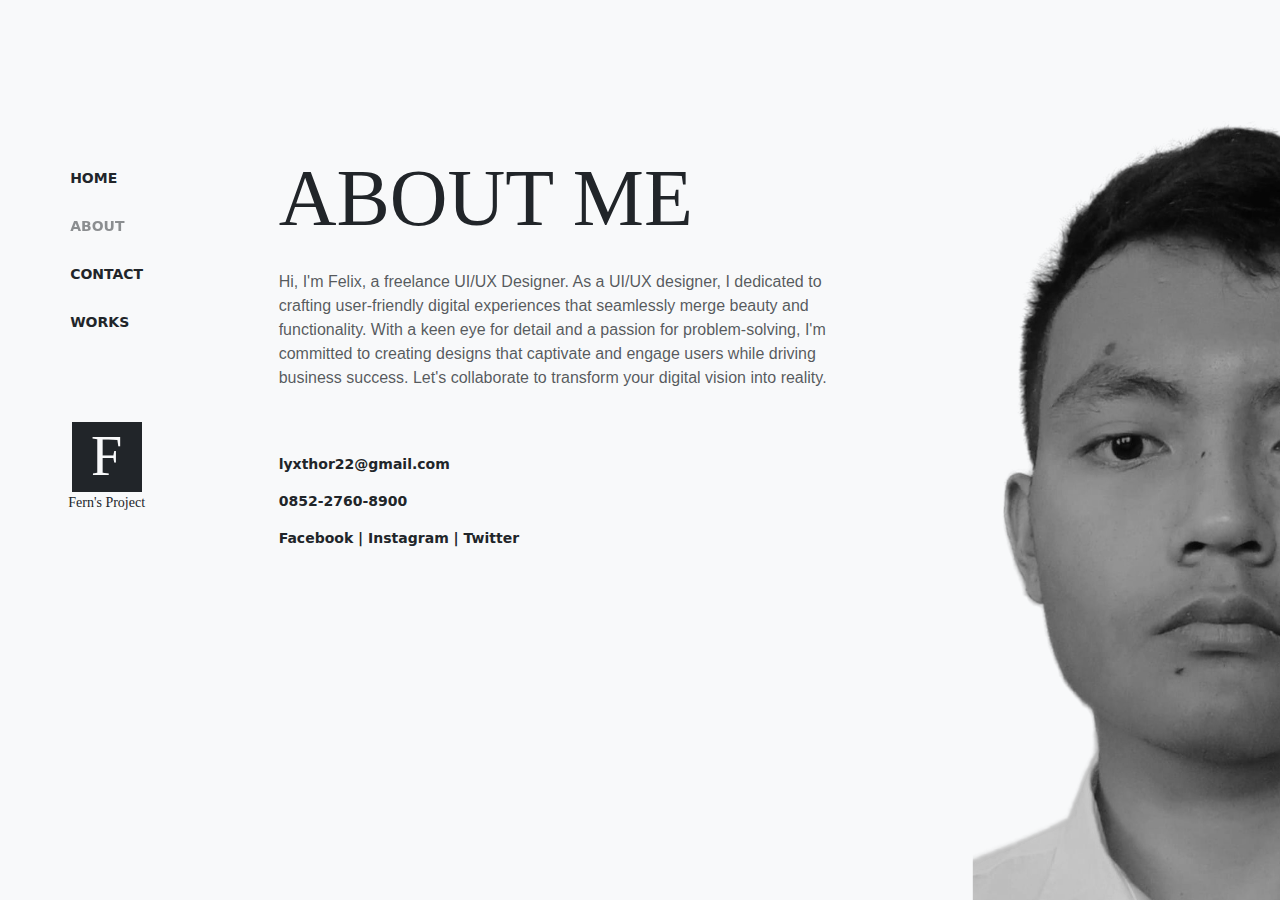
==== about.html @ 43c1fc67 "first commit" ====
<!DOCTYPE html>
<html lang="en">
<head>
    <meta charset="UTF-8">
    <meta name="viewport" content="width=device-width, initial-scale=1.0">
    <title>Document</title>
    <link rel="stylesheet" href="./node_modules/bootstrap/dist/css/bootstrap.min.css">
    <link rel="stylesheet" href="./assets/fontawesome/css/all.min.css">
    <script src="./node_modules/bootstrap/dist/js/bootstrap.bundle.js"></script>
    <script src="./assets/fontawesome/js/all.min.js"></script>
    <style>
        body {
            /* font-family: 'Times New Roman', Times, serif; */
        }
        p {
            font-family: sans-serif;
        }
        .grid {
            display: flex;
            flex-wrap: wrap;
            /* width: 100%; */
        }
        .card {
            aspect-ratio: 1/1;
        }
        .card-long {
            aspect-ratio: 2/1;
        }
        .card-tall {
            aspect-ratio: 2/4;
        }
        .font-newroman {
            font-family: 'Times New Roman', Times, serif;
        }
        .logo {
            width: 70px;
            aspect-ratio: 1/1;
        }
        .about-image {
            animation: fadesup 1000ms ease-out forwards;
        }
        .about-image.mobile {
            animation: fadesup2 1000ms ease-out forwards;
        }
        .page-title {
            animation: slidedown 1000ms ease forwards;
        }
        .content > p {
            animation: fades 1000ms linear forwards;

        }
        #mobileNavbar {
            transform: translateX(100%);
            transition: all 500ms ease;
        }
        #mobileNavbar.opened {
            transform: translateX(0) !important;
        }
        @keyframes scaleup {
            from {
                transform: scale(0.5);
            } to {
                transform: scale(1);
            }
        }
        @keyframes fadesup {
            0% {
                transform: translate(40%, 70%);
                opacity: 0;
            }
            100% {
                transform: translate(40%, 0%);
                opacity: 1;
            }
        }
        @keyframes fadesup2 {
            0% {
                transform: translate(40%, 70%);
                opacity: 0;
            }
            100% {
                transform: translate(40%, 5%);
                opacity: 1;
            }
        }
        @keyframes slidedown {
            0% {
                transform: translateY(-70%);
                opacity: 0.2;
            }
            100% {
                transform: translateY(0%);
                opacity: 1;
            }
        }
        @keyframes fades {
            0% {
                opacity: 0;
            }
            100% {
                opacity: 1;
            }
        }
        .nav-link {
            transition: all .4s ease;
        }
        .nav-link:hover, .nav-link.active {
            opacity: .5;
        }
    </style>
</head>
<body class="bg-light">
    <div class="container-fluid overflow-x-hidden">
        <section class="w-100 d-flex justify-content-center d-block d-md-none position-fixed end-0 bottom-0" > 
            <img src="./assets/img/hero2.jpg" alt="" class="object-fit-cover position-absolute bottom-0 end-0 about-image mobile" style="width: 100vw;height: 80vh;filter: grayscale(120%) brightness(80%);transform: translateX(40%) translateY(10%)">
        </section>
        <div class="row align-items-start vh-100  position-relative overflow-hidden" style="padding-top: 150px;">
            <aside class="col-2 left-0 top-0 d-none d-md-flex flex-column align-items-center justify-content-center h-auto">
                <ul class="list-unstyled mt-3 text-dark">
                    <li><a href="./index.html" class="nav-link mb-4 fw-bold text-uppercase"><span class="small">Home</span></a></li>
                    <li><a href="./about.html" class="nav-link mb-4 fw-bold text-uppercase active"><span class="small">about</span></a></li>
                    <li><a href="./contact.html" class="nav-link mb-4 fw-bold text-uppercase"><span class="small">contact</span></a></li>
                    <li><a href="./gallery.html" class="nav-link mb-4 fw-bold text-uppercase"><span class="small">works</span></a></li>
                </ul>
                <div class="nav-brand logo d-flex justify-content-center align-items-center bg-dark text-light font-newroman mt-5" style="aspect-ratio: 1/1;"><h1 class="m-0 display-4">F</h1></div>
                <div class="font-newroman small">Fern's Project</div>
            </aside>
            <nav class="navbar navbar-expand-lg mb-3 d-block d-md-none">
                <div class="container">
                    <div class="nav-brand logo d-flex justify-content-center align-items-center bg-dark text-light font-newroman" style="aspect-ratio: 1/1;"><h1 class="m-0 display-4">F</h1></div>
                    <ul class="navbar nav ms-auto">
                        <li class="nav-item"><button class="nav-link text-dark fs-1" id="openButton"><i class="fas fa-bars"></i></button></li>
                    </ul>
                </div>
            </nav>
            <aside class="vh-100 position-fixed bg-dark col-4 end-0 top-0 d-block d-md-none" style="padding-top: 150px;z-index: 20;" id="mobileNavbar">
                <ul class="list-unstyled">
                    <li class="text-center mb-4"><a href="./index.html" class="text-light text-decoration-none text-uppercase small fw-semibold">Home</a></li>
                    <li class="text-center mb-4"><a href="./about.html" class="text-light text-decoration-none text-uppercase small fw-semibold">About</a></li>
                    <li class="text-center mb-4"><a href="./contact.html" class="text-light text-decoration-none text-uppercase small fw-semibold">Contact</a></li>
                    <li class="text-center mb-4"><a href="./gallery.html" class="text-light text-decoration-none text-uppercase small fw-semibold">Works</a></li>
                </ul>
                <button id="closeButton" class="btn text-light p-0 w-100 d-inline text-center"><i class="fas fa-x"></i></button>
            </aside>
            <main class="col-11 col-md-6 position-relative">
                <div class="row justify-content-end " >
                    <article class="col-11 font-newroman content">
                        <h1 class="display-1 text-dark text-uppercase m-0 mb-4 page-title" >About Me</h1>
                        
                        <p class="lead fs-6 text-muted fw-light">Hi, I'm Felix, a freelance UI/UX Designer. As a UI/UX designer, I dedicated to crafting user-friendly digital experiences that seamlessly merge beauty and functionality. With a keen eye for detail and a passion for problem-solving, I'm committed to creating designs that captivate and engage users while driving business success. Let's collaborate to transform your digital vision into reality.</p>
                        <!-- <p class="lead fs-6 text-muted fw-light">Lorem ipsum dolor sit amet consectetur, adipisicing elit. Quae nisi asperiores eveniet beatae iste sed id suscipit! Et ex adipisci, nulla mollitia similique nemo illo fugiat natus illum inventore corporis.</p> -->
                    </article>
                    <footer class="col-11 mt-5">
                        <ul class="list-unstyled fw-bold text-dark small">
                            <li><a href="mailto:lyxthor22@gmail.com" class="nav-link mb-3">lyxthor22@gmail.com</a></li>
                            <li><a href="tel:+6285227608900" class="nav-link mb-3">0852-2760-8900</a></li>
                            <li><a href="https://facebook.com" class="nav-link d-inline mb-3">Facebook</a> | <a href="https://instagram.com" class="nav-link d-inline mb-3">Instagram</a> | <a href="https://twitter.com" class="nav-link d-inline mb-3">Twitter</a></li>
                        </ul>


                    </footer>
                </div>
            </main>
            <section class="col-4 d-flex justify-content-center d-none d-md-block" >
                
                    <img src="./assets/img/hero2.jpg" alt="" class="object-fit-cover position-absolute bottom-0 end-0 about-image" style="width: 40%;height: 100vh;filter: grayscale(120%) brightness(80%);transform: translateX(40%)" >
               
                
                
            </section>
            
        </div>
    </div>
    
</body>
<script src="./assets/js/script.js"></script>

</html>
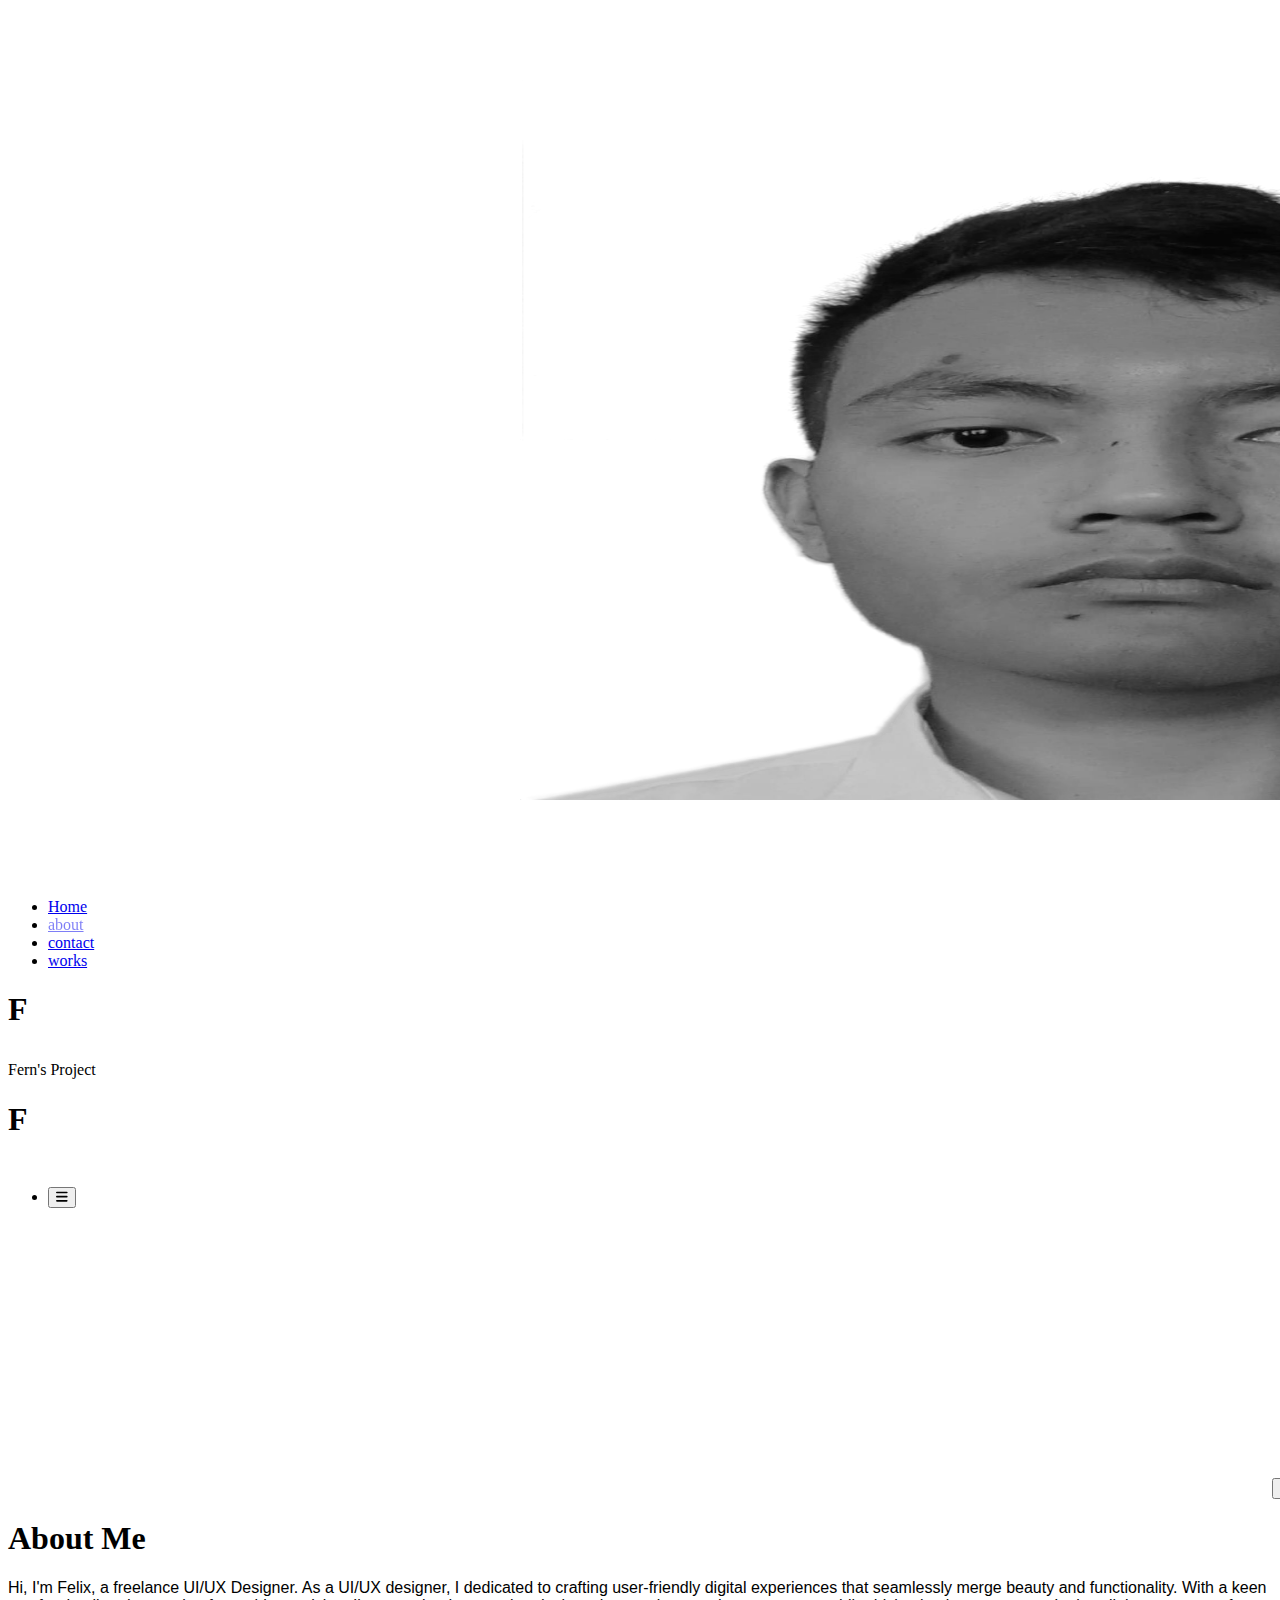
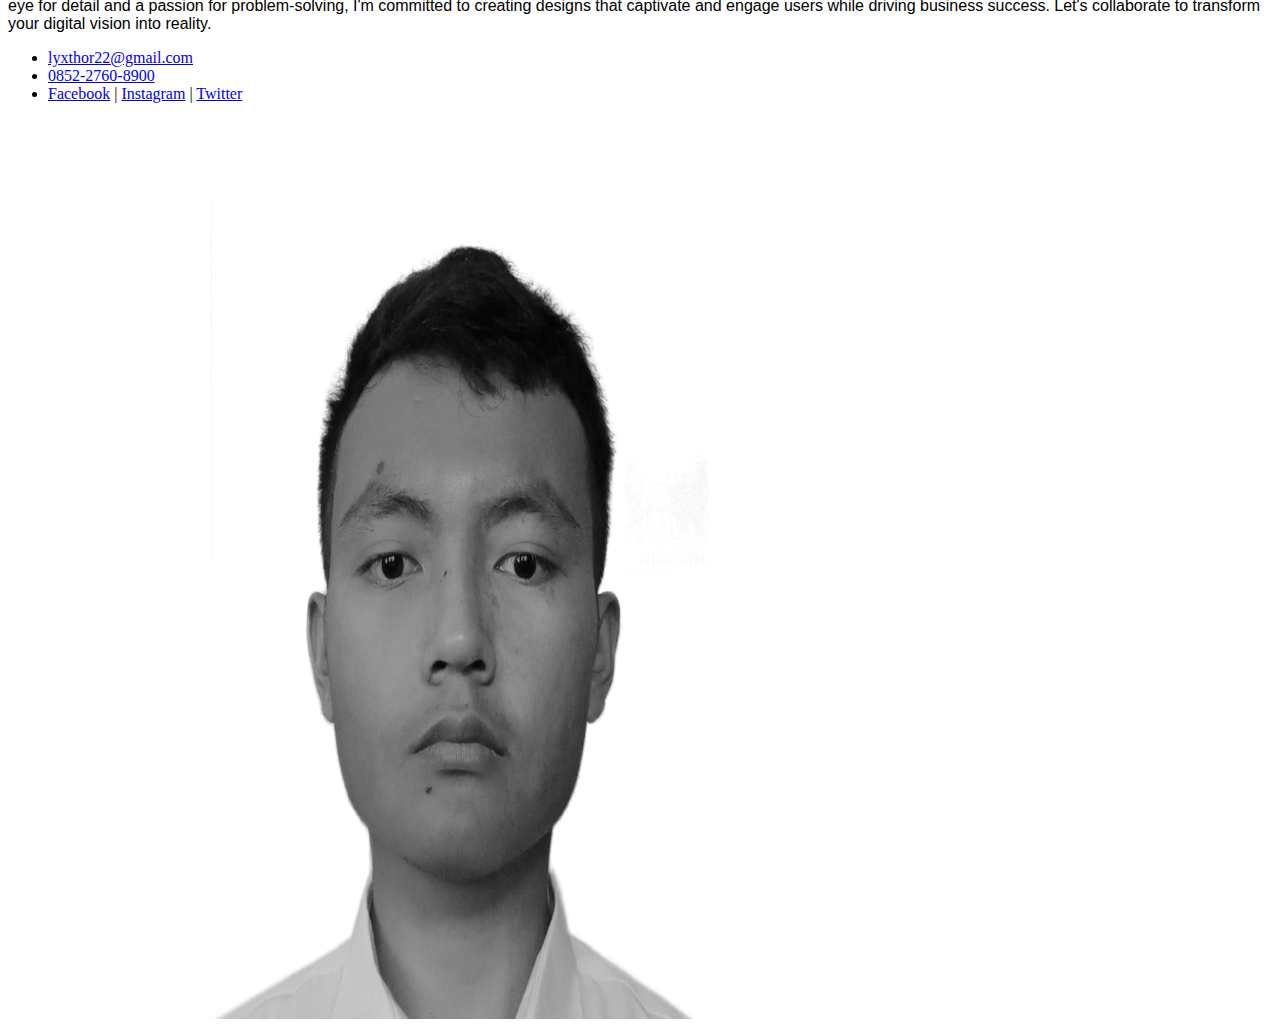
==== commit 04fa6f22: "menghapus direktori node_modules" ====
--- a/about.html
+++ b/about.html
@@ -4,14 +4,11 @@
     <meta charset="UTF-8">
     <meta name="viewport" content="width=device-width, initial-scale=1.0">
     <title>Document</title>
-    <link rel="stylesheet" href="./node_modules/bootstrap/dist/css/bootstrap.min.css">
+    <link rel="stylesheet" href="./bootstrap/dist/css/bootstrap.min.css">
     <link rel="stylesheet" href="./assets/fontawesome/css/all.min.css">
-    <script src="./node_modules/bootstrap/dist/js/bootstrap.bundle.js"></script>
+    <script src="./bootstrap/dist/js/bootstrap.bundle.js"></script>
     <script src="./assets/fontawesome/js/all.min.js"></script>
     <style>
-        body {
-            /* font-family: 'Times New Roman', Times, serif; */
-        }
         p {
             font-family: sans-serif;
         }
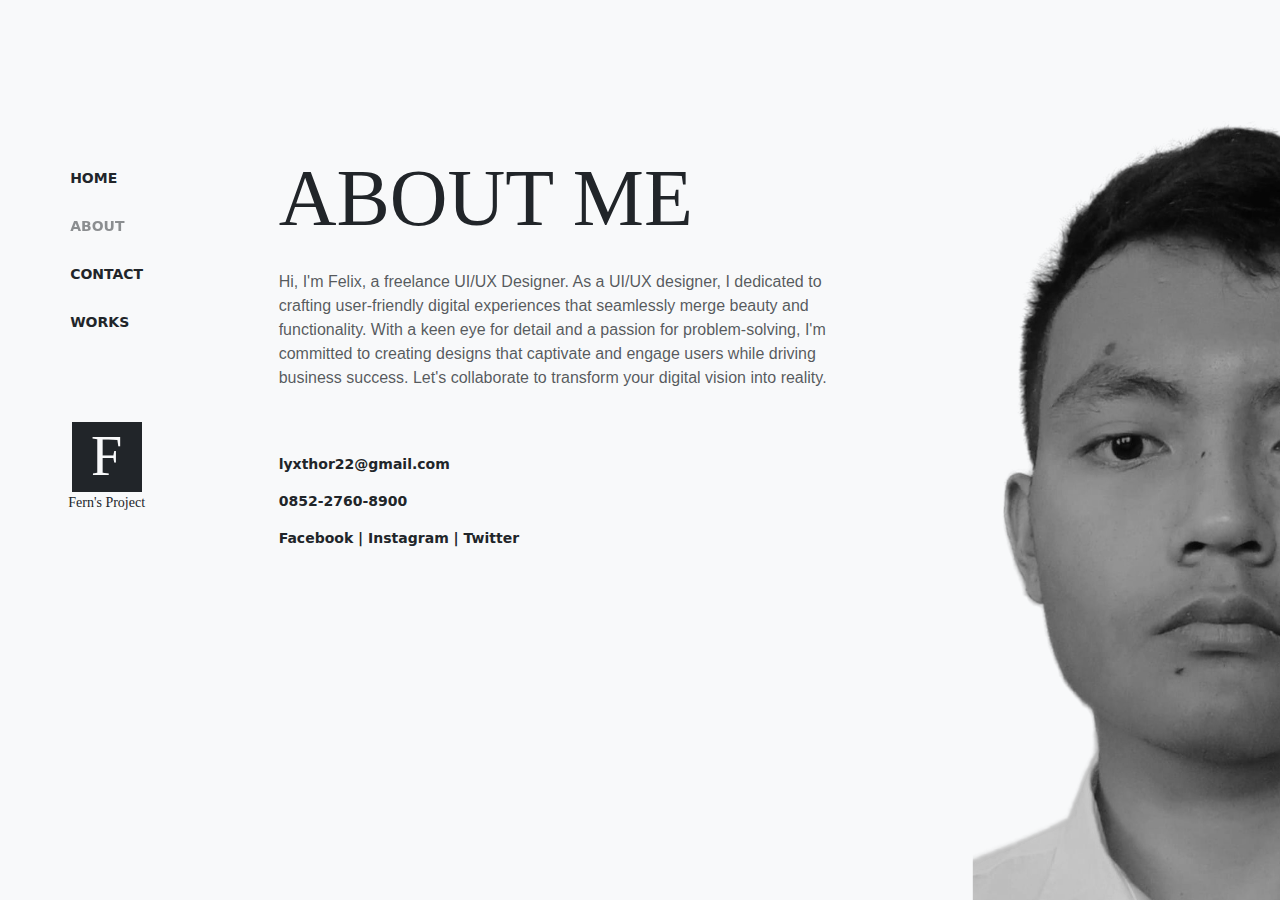
==== commit 60daecc9: "gak jadi" ====
--- a/about.html
+++ b/about.html
@@ -4,9 +4,9 @@
     <meta charset="UTF-8">
     <meta name="viewport" content="width=device-width, initial-scale=1.0">
     <title>Document</title>
-    <link rel="stylesheet" href="./bootstrap/dist/css/bootstrap.min.css">
+    <link rel="stylesheet" href="./node_modules/bootstrap/dist/css/bootstrap.min.css">
     <link rel="stylesheet" href="./assets/fontawesome/css/all.min.css">
-    <script src="./bootstrap/dist/js/bootstrap.bundle.js"></script>
+    <script src="./node_modules/bootstrap/dist/js/bootstrap.bundle.js"></script>
     <script src="./assets/fontawesome/js/all.min.js"></script>
     <style>
         p {
